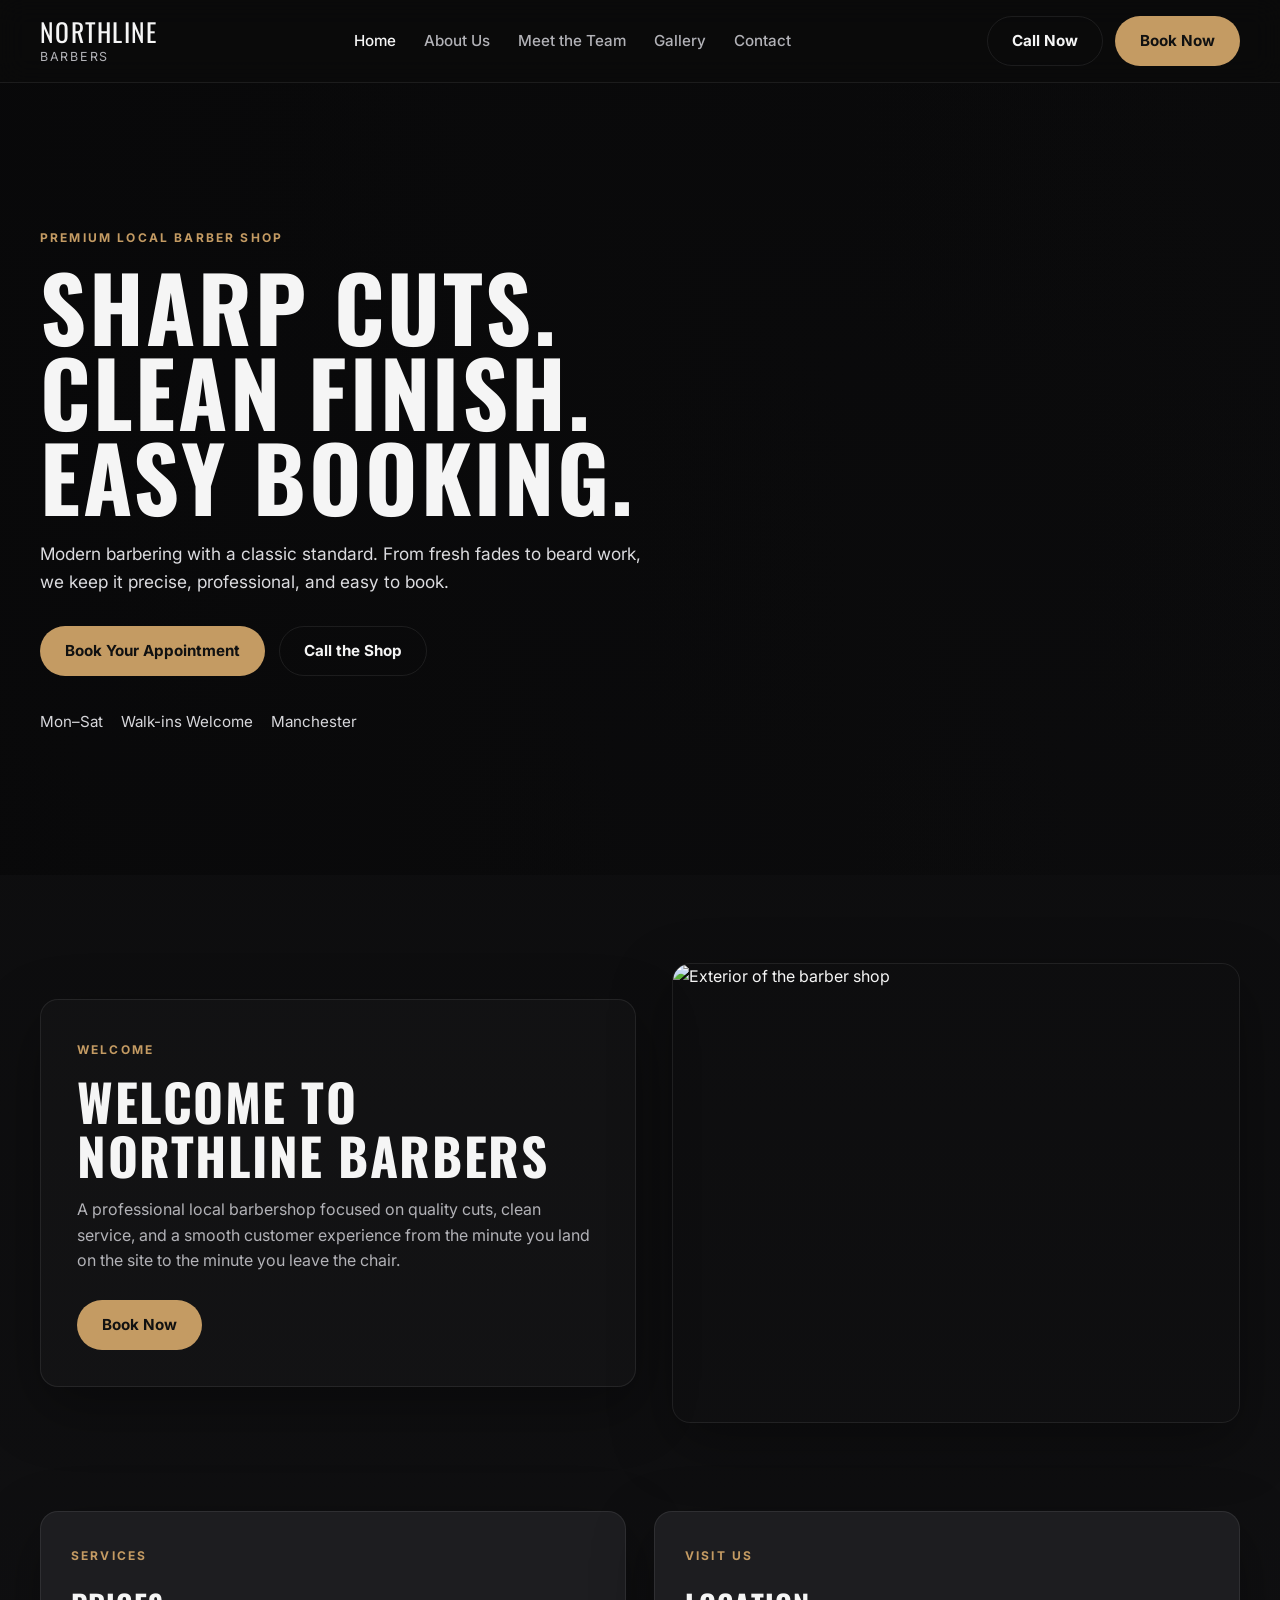
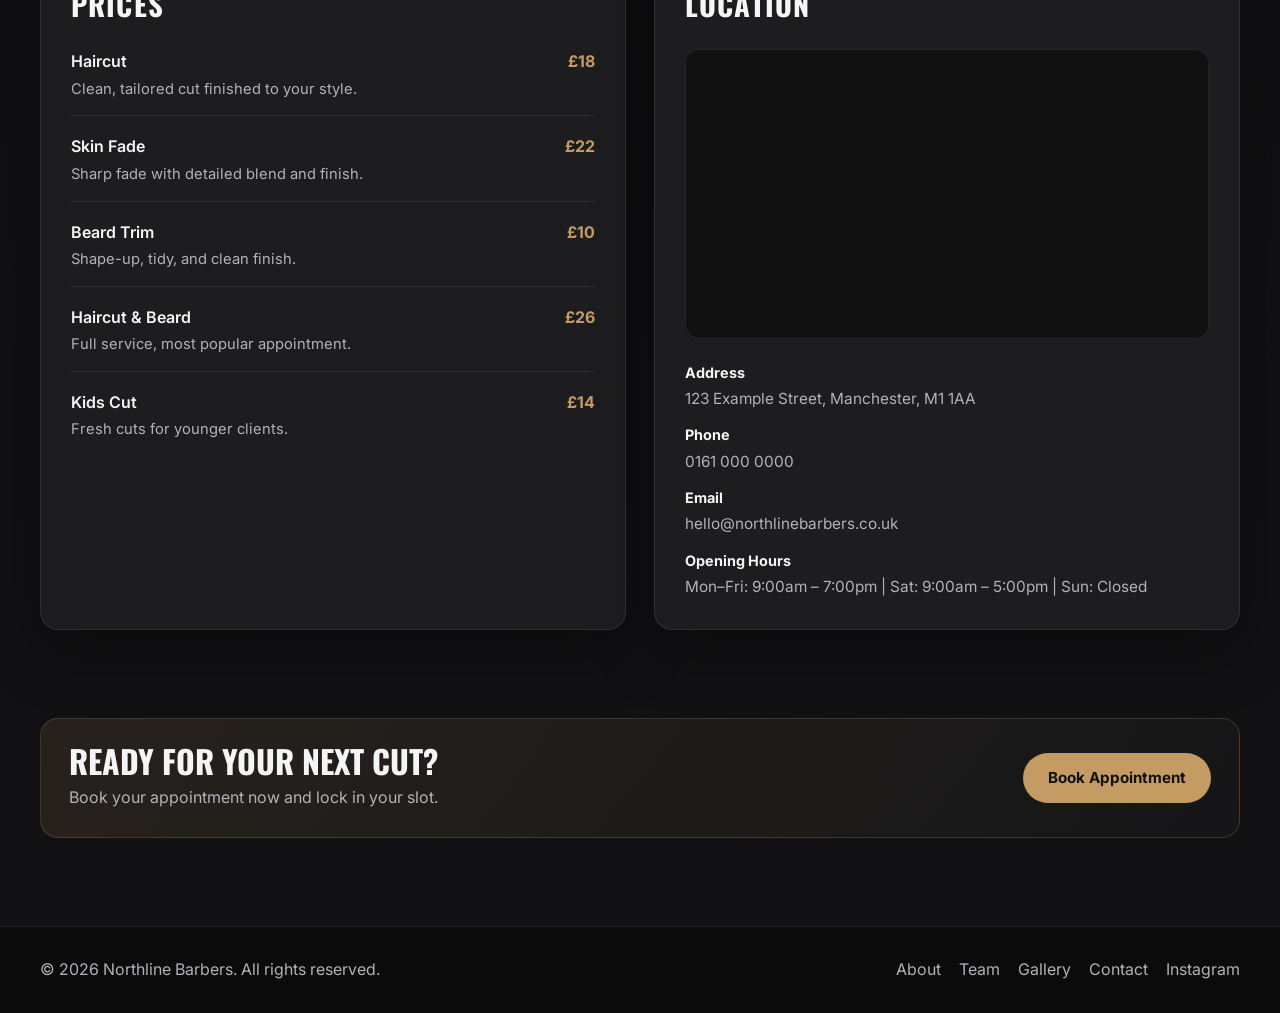
==== index.html @ 34a648c0 "initial barber site" ====
<!DOCTYPE html>
<html lang="en">
<head>
  <meta charset="UTF-8" />
  <meta name="viewport" content="width=device-width, initial-scale=1.0" />
  <title>Northline Barbers | Premium Barber Shop</title>
  <meta
    name="description"
    content="Premium local barber shop offering sharp cuts, beard trims, and easy online booking."
  />

  <link rel="preconnect" href="https://fonts.googleapis.com" />
  <link rel="preconnect" href="https://fonts.gstatic.com" crossorigin />
  <link
    href="https://fonts.googleapis.com/css2?family=Inter:wght@400;500;600;700;800&family=Oswald:wght@500;600;700&display=swap"
    rel="stylesheet"
  />

  <link rel="stylesheet" href="css/style.css" />
</head>
<body>
  <header class="site-header">
    <div class="container header-inner">
      <a href="index.html" class="brand">
        <span class="brand-name">Northline</span>
        <span class="brand-tag">Barbers</span>
      </a>

      <nav class="nav">
        <a href="index.html" class="active">Home</a>
        <a href="about.html">About Us</a>
        <a href="team.html">Meet the Team</a>
        <a href="gallery.html">Gallery</a>
        <a href="contact.html">Contact</a>
      </nav>

      <div class="header-actions">
        <a href="tel:01610000000" class="btn btn-secondary">Call Now</a>
        <a href="booking.html" class="btn btn-primary">Book Now</a>
      </div>
    </div>
  </header>

  <main>
    <section class="hero" id="home">
      <div class="container">
        <div class="hero-content">
          <span class="eyebrow">Premium Local Barber Shop</span>
          <h1>Sharp Cuts. Clean Finish. Easy Booking.</h1>
          <p>
            Modern barbering with a classic standard. From fresh fades to beard work,
            we keep it precise, professional, and easy to book.
          </p>

          <div class="hero-actions">
            <a href="booking.html" class="btn btn-primary">Book Your Appointment</a>
            <a href="tel:01610000000" class="btn btn-secondary">Call the Shop</a>
          </div>

          <div class="hero-meta">
            <span>Mon–Sat</span>
            <span>Walk-ins Welcome</span>
            <span>Manchester</span>
          </div>
        </div>
      </div>
    </section>

    <section class="section">
      <div class="container">
        <div class="welcome-grid">
          <div class="welcome-card">
            <span class="eyebrow">Welcome</span>
            <h2 class="section-title">Welcome to Northline Barbers</h2>
            <p>
              A professional local barbershop focused on quality cuts, clean service,
              and a smooth customer experience from the minute you land on the site
              to the minute you leave the chair.
            </p>
            <a href="booking.html" class="btn btn-primary">Book Now</a>
          </div>

          <div class="welcome-image">
            <img
              src="https://images.unsplash.com/photo-1517832606299-7ae9b720a186?auto=format&fit=crop&w=1200&q=80"
              alt="Exterior of the barber shop"
            />
          </div>
        </div>
      </div>
    </section>

    <section class="section section-tight-top">
      <div class="container">
        <div class="info-grid">
          <div class="panel">
            <span class="eyebrow">Services</span>
            <h3>Prices</h3>

            <div class="price-list">
              <div class="price-item">
                <div>
                  <div class="price-name">Haircut</div>
                  <div class="price-desc">Clean, tailored cut finished to your style.</div>
                </div>
                <div class="price-value">£18</div>
              </div>

              <div class="price-item">
                <div>
                  <div class="price-name">Skin Fade</div>
                  <div class="price-desc">Sharp fade with detailed blend and finish.</div>
                </div>
                <div class="price-value">£22</div>
              </div>

              <div class="price-item">
                <div>
                  <div class="price-name">Beard Trim</div>
                  <div class="price-desc">Shape-up, tidy, and clean finish.</div>
                </div>
                <div class="price-value">£10</div>
              </div>

              <div class="price-item">
                <div>
                  <div class="price-name">Haircut & Beard</div>
                  <div class="price-desc">Full service, most popular appointment.</div>
                </div>
                <div class="price-value">£26</div>
              </div>

              <div class="price-item">
                <div>
                  <div class="price-name">Kids Cut</div>
                  <div class="price-desc">Fresh cuts for younger clients.</div>
                </div>
                <div class="price-value">£14</div>
              </div>
            </div>
          </div>

          <div class="panel">
            <span class="eyebrow">Visit Us</span>
            <h3>Location</h3>

            <div class="map-frame">
              <iframe
                src="https://www.google.com/maps?q=Manchester&output=embed"
                loading="lazy"
                referrerpolicy="no-referrer-when-downgrade"
                title="Barber shop location map"
              ></iframe>
            </div>

            <div class="contact-list">
              <div class="contact-item">
                <strong>Address</strong>
                <span>123 Example Street, Manchester, M1 1AA</span>
              </div>

              <div class="contact-item">
                <strong>Phone</strong>
                <a href="tel:01610000000">0161 000 0000</a>
              </div>

              <div class="contact-item">
                <strong>Email</strong>
                <a href="mailto:hello@northlinebarbers.co.uk">hello@northlinebarbers.co.uk</a>
              </div>

              <div class="contact-item">
                <strong>Opening Hours</strong>
                <span>Mon–Fri: 9:00am – 7:00pm | Sat: 9:00am – 5:00pm | Sun: Closed</span>
              </div>
            </div>
          </div>
        </div>
      </div>
    </section>

    <section class="section section-tight-top" id="book">
      <div class="container">
        <div class="cta-strip">
          <div>
            <h3>Ready for your next cut?</h3>
            <p>Book your appointment now and lock in your slot.</p>
          </div>

          <a href="booking.html" class="btn btn-primary">Book Appointment</a>
        </div>
      </div>
    </section>
  </main>

  <footer class="site-footer">
    <div class="container footer-inner">
      <p>© 2026 Northline Barbers. All rights reserved.</p>

      <div class="footer-links">
        <a href="about.html">About</a>
        <a href="team.html">Team</a>
        <a href="gallery.html">Gallery</a>
        <a href="contact.html">Contact</a>
        <a href="#">Instagram</a>
      </div>
    </div>
  </footer>

  <script src="js/main.js"></script>
</body>
</html>
---- css/style.css ----
:root {
  --bg: #0f0f10;
  --bg-soft: #171719;
  --card: #1d1d20;
  --line: rgba(255, 255, 255, 0.08);
  --text: #f5f5f5;
  --muted: #b2b2b7;
  --accent: #c49b63;
  --accent-hover: #d7ab70;
  --container: 1200px;
  --radius: 18px;
  --shadow: 0 20px 60px rgba(0, 0, 0, 0.35);
}

* {
  box-sizing: border-box;
  margin: 0;
  padding: 0;
}

html {
  scroll-behavior: smooth;
}

body {
  font-family: "Inter", sans-serif;
  background: linear-gradient(to bottom, #0b0b0c, #121214);
  color: var(--text);
  line-height: 1.6;
}

img {
  max-width: 100%;
  display: block;
}

a {
  text-decoration: none;
  color: inherit;
}

ul {
  list-style: none;
}

.container {
  width: min(100% - 32px, var(--container));
  margin: 0 auto;
}

.section {
  padding: 88px 0;
}

.section-tight-top {
  padding-top: 0;
}

.section-title {
  font-family: "Oswald", sans-serif;
  font-size: clamp(2rem, 4vw, 3.2rem);
  letter-spacing: 0.03em;
  line-height: 1.05;
  margin-bottom: 14px;
  text-transform: uppercase;
}

.section-subtitle {
  max-width: 700px;
  color: var(--muted);
  font-size: 1rem;
  margin-bottom: 34px;
}

.btn {
  display: inline-flex;
  align-items: center;
  justify-content: center;
  gap: 10px;
  min-height: 50px;
  padding: 0 24px;
  border-radius: 999px;
  font-weight: 700;
  font-size: 0.95rem;
  transition: 0.25s ease;
  border: 1px solid transparent;
  cursor: pointer;
}

.btn-primary {
  background: var(--accent);
  color: #111;
}

.btn-primary:hover {
  background: var(--accent-hover);
  transform: translateY(-1px);
}

.btn-secondary {
  background: transparent;
  border-color: var(--line);
  color: var(--text);
}

.btn-secondary:hover {
  border-color: rgba(255, 255, 255, 0.18);
  background: rgba(255, 255, 255, 0.03);
}

.eyebrow {
  display: inline-block;
  margin-bottom: 16px;
  color: var(--accent);
  text-transform: uppercase;
  letter-spacing: 0.18em;
  font-size: 0.75rem;
  font-weight: 700;
}

/* Header */
.site-header {
  position: sticky;
  top: 0;
  z-index: 50;
  backdrop-filter: blur(14px);
  background: rgba(10, 10, 11, 0.72);
  border-bottom: 1px solid var(--line);
}

.header-inner {
  min-height: 82px;
  display: flex;
  align-items: center;
  justify-content: space-between;
  gap: 24px;
}

.brand {
  display: flex;
  flex-direction: column;
  line-height: 1;
}

.brand-name {
  font-family: "Oswald", sans-serif;
  font-size: 1.6rem;
  letter-spacing: 0.05em;
  text-transform: uppercase;
}

.brand-tag {
  color: var(--muted);
  font-size: 0.78rem;
  letter-spacing: 0.14em;
  text-transform: uppercase;
  margin-top: 6px;
}

.nav {
  display: flex;
  align-items: center;
  gap: 28px;
}

.nav a {
  color: var(--muted);
  font-weight: 500;
  font-size: 0.95rem;
  transition: 0.2s ease;
}

.nav a:hover,
.nav a.active {
  color: var(--text);
}

.header-actions {
  display: flex;
  align-items: center;
  gap: 12px;
}

/* Hero */
.hero {
  position: relative;
  min-height: 88vh;
  display: grid;
  align-items: center;
  overflow: hidden;
}

.hero::before {
  content: "";
  position: absolute;
  inset: 0;
  background:
    linear-gradient(90deg, rgba(8, 8, 9, 0.84) 0%, rgba(8, 8, 9, 0.65) 40%, rgba(8, 8, 9, 0.3) 100%),
    url("https://images.unsplash.com/photo-1622286342621-4bd786c2447c?auto=format&fit=crop&w=1600&q=80") center/cover no-repeat;
  transform: scale(1.02);
}

.hero-content {
  position: relative;
  z-index: 1;
  max-width: 720px;
  padding: 90px 0;
}

.hero h1 {
  font-family: "Oswald", sans-serif;
  font-size: clamp(3rem, 7vw, 5.7rem);
  line-height: 0.95;
  text-transform: uppercase;
  letter-spacing: 0.03em;
  margin-bottom: 22px;
}

.hero p {
  max-width: 620px;
  font-size: 1.08rem;
  color: #dbdbdf;
  margin-bottom: 30px;
}

.hero-actions {
  display: flex;
  flex-wrap: wrap;
  gap: 14px;
}

.hero-meta {
  margin-top: 34px;
  display: flex;
  flex-wrap: wrap;
  gap: 18px;
  color: #d7d7db;
  font-size: 0.95rem;
}

/* Welcome */
.welcome-grid {
  display: grid;
  grid-template-columns: 1.05fr 1fr;
  gap: 36px;
  align-items: center;
}

.welcome-card {
  background: rgba(255, 255, 255, 0.02);
  border: 1px solid var(--line);
  border-radius: var(--radius);
  padding: 36px;
  box-shadow: var(--shadow);
}

.welcome-card p {
  color: var(--muted);
  margin-bottom: 26px;
  max-width: 600px;
}

.welcome-image {
  border-radius: var(--radius);
  overflow: hidden;
  border: 1px solid var(--line);
  box-shadow: var(--shadow);
  min-height: 460px;
}

.welcome-image img {
  width: 100%;
  height: 100%;
  object-fit: cover;
}

/* Services + Location */
.info-grid {
  display: grid;
  grid-template-columns: 1fr 1fr;
  gap: 28px;
}

.panel {
  background: var(--card);
  border: 1px solid var(--line);
  border-radius: var(--radius);
  padding: 30px;
  box-shadow: var(--shadow);
}

.panel h3 {
  font-family: "Oswald", sans-serif;
  text-transform: uppercase;
  letter-spacing: 0.04em;
  font-size: 1.8rem;
  margin-bottom: 22px;
}

.price-list {
  display: grid;
  gap: 18px;
}

.price-item {
  display: flex;
  justify-content: space-between;
  gap: 16px;
  padding-bottom: 14px;
  border-bottom: 1px solid var(--line);
}

.price-item:last-child {
  border-bottom: none;
  padding-bottom: 0;
}

.price-name {
  font-weight: 600;
  font-size: 1rem;
}

.price-desc {
  color: var(--muted);
  font-size: 0.92rem;
  margin-top: 3px;
}

.price-value {
  font-weight: 700;
  white-space: nowrap;
  color: var(--accent);
}

.map-frame {
  overflow: hidden;
  border-radius: 14px;
  border: 1px solid var(--line);
  margin-bottom: 22px;
  min-height: 280px;
  background: #111;
}

.map-frame iframe {
  width: 100%;
  height: 280px;
  border: 0;
  filter: grayscale(1) contrast(1.1) brightness(0.85);
}

.contact-list {
  display: grid;
  gap: 12px;
}

.contact-item strong {
  display: block;
  font-size: 0.9rem;
  margin-bottom: 2px;
  color: var(--text);
}

.contact-item span,
.contact-item a {
  color: var(--muted);
  font-size: 0.96rem;
}

/* CTA strip */
.cta-strip {
  padding: 26px 28px;
  border-radius: var(--radius);
  border: 1px solid rgba(196, 155, 99, 0.22);
  background: linear-gradient(135deg, rgba(196, 155, 99, 0.12), rgba(255, 255, 255, 0.02));
  display: flex;
  align-items: center;
  justify-content: space-between;
  gap: 20px;
}

.cta-strip h3 {
  font-family: "Oswald", sans-serif;
  font-size: 2rem;
  text-transform: uppercase;
  line-height: 1;
  margin-bottom: 8px;
}

.cta-strip p {
  color: var(--muted);
}

/* Inner pages */
.page-hero {
  position: relative;
  padding: 120px 0 70px;
  background:
    linear-gradient(180deg, rgba(255,255,255,0.03), rgba(255,255,255,0)),
    radial-gradient(circle at top left, rgba(196, 155, 99, 0.12), transparent 35%);
  border-bottom: 1px solid var(--line);
}

.page-hero h1 {
  font-family: "Oswald", sans-serif;
  font-size: clamp(2.6rem, 6vw, 4.6rem);
  text-transform: uppercase;
  line-height: 0.98;
  margin-bottom: 14px;
  letter-spacing: 0.03em;
}

.page-hero p {
  max-width: 720px;
  color: var(--muted);
  font-size: 1.02rem;
}

.content-grid {
  display: grid;
  grid-template-columns: 1.1fr 0.9fr;
  gap: 28px;
}

.text-card,
.info-card,
.team-card,
.gallery-card {
  background: var(--card);
  border: 1px solid var(--line);
  border-radius: var(--radius);
  box-shadow: var(--shadow);
}

.text-card,
.info-card,
.team-card {
  padding: 30px;
}

.text-card p,
.info-card p,
.team-card p {
  color: var(--muted);
}

.feature-list {
  display: grid;
  gap: 14px;
  margin-top: 20px;
}

.feature-list li {
  padding: 14px 16px;
  border: 1px solid var(--line);
  border-radius: 14px;
  color: var(--muted);
  background: rgba(255, 255, 255, 0.02);
}

.team-grid {
  display: grid;
  grid-template-columns: repeat(3, 1fr);
  gap: 24px;
}

.team-image {
  border-radius: 14px;
  overflow: hidden;
  margin-bottom: 18px;
  height: 280px;
}

.team-image img {
  width: 100%;
  height: 100%;
  object-fit: cover;
}

.team-role {
  color: var(--accent);
  font-size: 0.92rem;
  font-weight: 600;
  margin-bottom: 8px;
}

.gallery-grid {
  display: grid;
  grid-template-columns: repeat(3, 1fr);
  gap: 24px;
}

.gallery-card {
  overflow: hidden;
}

.gallery-card img {
  width: 100%;
  height: 320px;
  object-fit: cover;
  transition: transform 0.35s ease;
}

.gallery-card:hover img {
  transform: scale(1.04);
}

/* Footer */
.site-footer {
  border-top: 1px solid var(--line);
  padding: 30px 0;
  color: var(--muted);
  background: #0b0b0c;
}

.footer-inner {
  display: flex;
  justify-content: space-between;
  gap: 20px;
  flex-wrap: wrap;
}

.footer-links {
  display: flex;
  gap: 18px;
  flex-wrap: wrap;
}

.footer-links a:hover {
  color: var(--text);
}

/* Responsive */
@media (max-width: 980px) {
  .welcome-grid,
  .info-grid,
  .content-grid,
  .team-grid,
  .gallery-grid {
    grid-template-columns: 1fr;
  }

  .welcome-image {
    min-height: 340px;
  }

  .cta-strip {
    flex-direction: column;
    align-items: flex-start;
  }
}

@media (max-width: 820px) {
  .nav {
    display: none;
  }

  .header-inner {
    min-height: 74px;
  }

  .hero {
    min-height: 78vh;
  }

  .hero h1 {
    max-width: 520px;
  }
}

@media (max-width: 640px) {
  .section {
    padding: 68px 0;
  }

  .welcome-card,
  .panel,
  .text-card,
  .info-card,
  .team-card {
    padding: 24px;
  }

  .hero-actions,
  .header-actions {
    width: 100%;
  }

  .header-inner {
    flex-wrap: wrap;
    padding: 14px 0;
  }

  .header-actions .btn {
    flex: 1;
  }

  .cta-strip h3 {
    font-size: 1.6rem;
  }

  .team-image,
  .gallery-card img {
    height: 240px;
  }
}
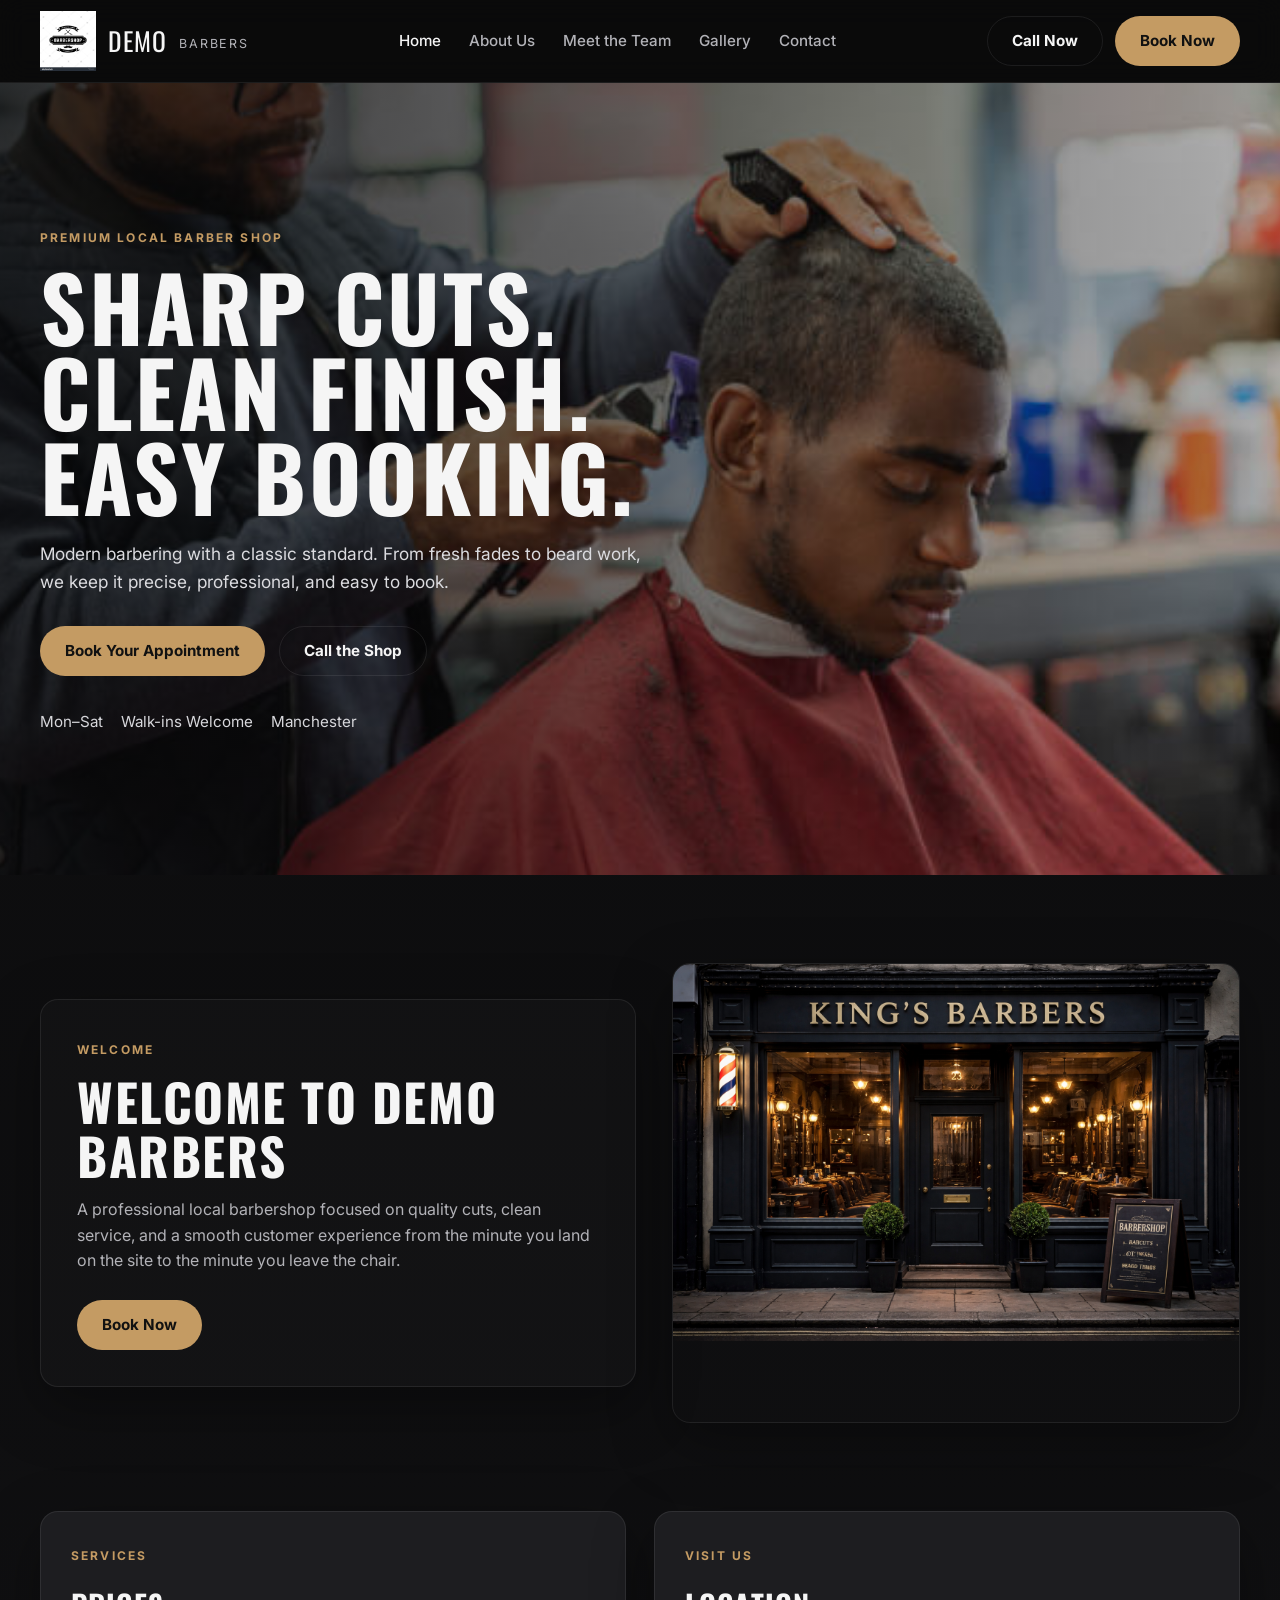
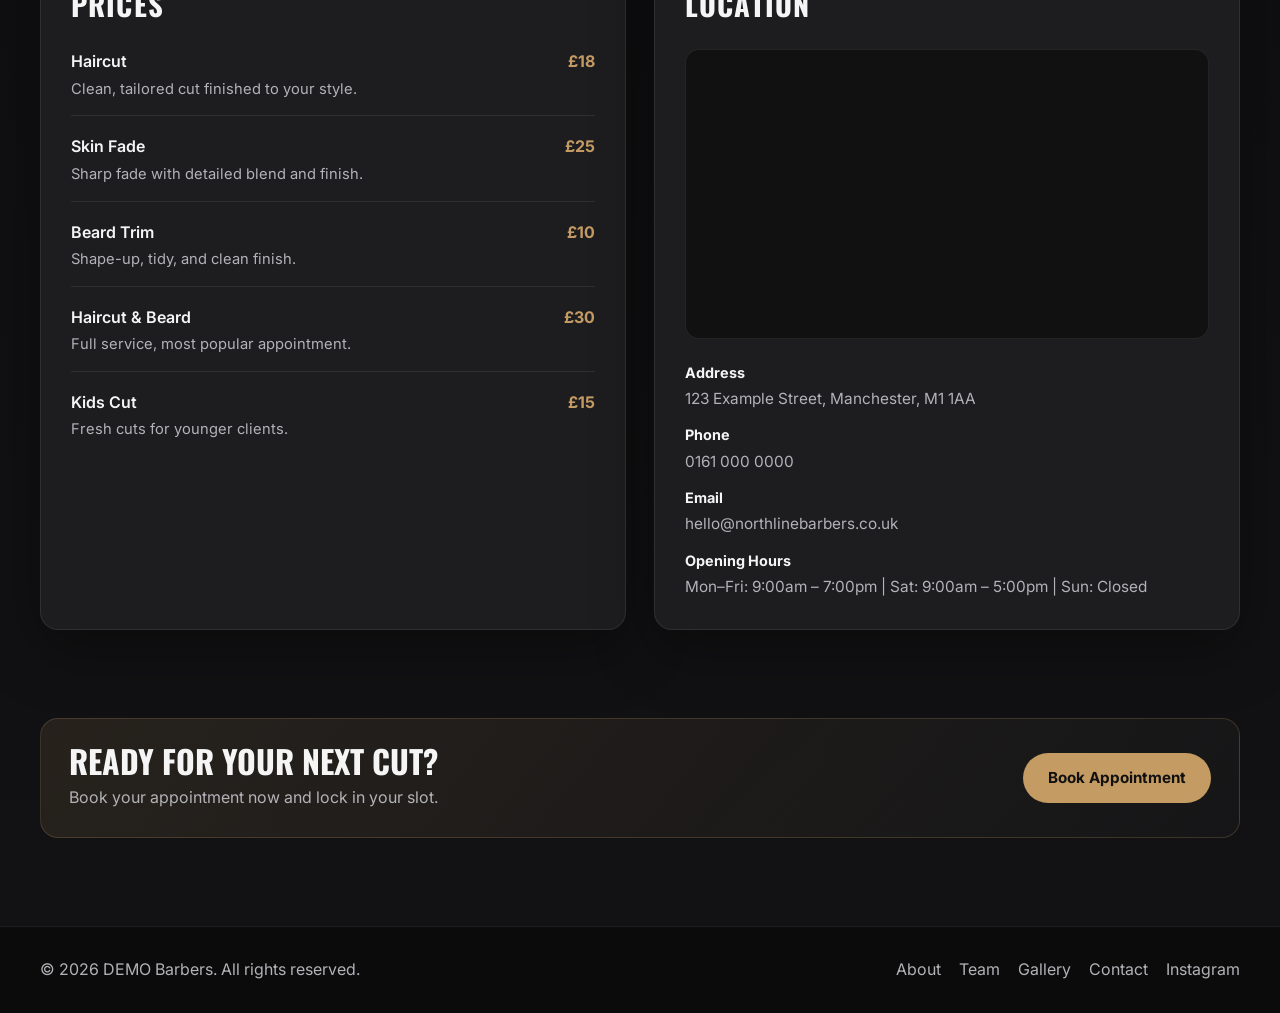
==== commit 521166d7: "Setup Square booking + config system" ====
--- a/index.html
+++ b/index.html
@@ -1,9 +1,10 @@
 <!DOCTYPE html>
+<!-- Image files to replace: images/hero-bg.jpg (hero background), images/shop-front.jpg (welcome section) -->
 <html lang="en">
 <head>
   <meta charset="UTF-8" />
   <meta name="viewport" content="width=device-width, initial-scale=1.0" />
-  <title>Northline Barbers | Premium Barber Shop</title>
+  <title data-title></title>
   <meta
     name="description"
     content="Premium local barber shop offering sharp cuts, beard trims, and easy online booking."
@@ -17,13 +18,16 @@
   />
 
   <link rel="stylesheet" href="css/style.css" />
+  <script src="js/config.js"></script>
+  <script src="js/main.js"></script>
 </head>
 <body>
   <header class="site-header">
     <div class="container header-inner">
       <a href="index.html" class="brand">
-        <span class="brand-name">Northline</span>
-        <span class="brand-tag">Barbers</span>
+        <img src="" alt="Logo" class="brand-logo" data-logo-src>
+        <span class="brand-name" data-shop-name></span>
+        <span class="brand-tag" data-shop-tag></span>
       </a>
 
       <nav class="nav">
@@ -35,8 +39,16 @@
       </nav>
 
       <div class="header-actions">
-        <a href="tel:01610000000" class="btn btn-secondary">Call Now</a>
-        <a href="booking.html" class="btn btn-primary">Book Now</a>
+        <a href="#" class="btn btn-secondary" data-phone-link>Call Now</a>
+        <a
+          href="#"
+          target="_blank"
+          rel="noopener noreferrer"
+          class="btn btn-primary"
+          data-booking-link
+        >
+          Book Now
+        </a>
       </div>
     </div>
   </header>
@@ -46,14 +58,20 @@
       <div class="container">
         <div class="hero-content">
           <span class="eyebrow">Premium Local Barber Shop</span>
-          <h1>Sharp Cuts. Clean Finish. Easy Booking.</h1>
-          <p>
-            Modern barbering with a classic standard. From fresh fades to beard work,
-            we keep it precise, professional, and easy to book.
+          <h1 data-hero-title></h1>
+          <p data-hero-text>
           </p>
 
           <div class="hero-actions">
-            <a href="booking.html" class="btn btn-primary">Book Your Appointment</a>
+            <a
+              href="#"
+              target="_blank"
+              rel="noopener noreferrer"
+              class="btn btn-primary"
+              data-booking-link
+            >
+              Book Your Appointment
+            </a>
             <a href="tel:01610000000" class="btn btn-secondary">Call the Shop</a>
           </div>
 
@@ -71,18 +89,23 @@
         <div class="welcome-grid">
           <div class="welcome-card">
             <span class="eyebrow">Welcome</span>
-            <h2 class="section-title">Welcome to Northline Barbers</h2>
-            <p>
-              A professional local barbershop focused on quality cuts, clean service,
-              and a smooth customer experience from the minute you land on the site
-              to the minute you leave the chair.
+            <h2 class="section-title" data-welcome-title></h2>
+            <p data-welcome-text>
             </p>
-            <a href="booking.html" class="btn btn-primary">Book Now</a>
+            <a
+              href="#"
+              target="_blank"
+              rel="noopener noreferrer"
+              class="btn btn-primary"
+              data-booking-link
+            >
+              Book Now
+            </a>
           </div>
 
           <div class="welcome-image">
             <img
-              src="https://images.unsplash.com/photo-1517832606299-7ae9b720a186?auto=format&fit=crop&w=1200&q=80"
+              src="images/shop-front.png"
               alt="Exterior of the barber shop"
             />
           </div>
@@ -97,46 +120,7 @@
             <span class="eyebrow">Services</span>
             <h3>Prices</h3>
 
-            <div class="price-list">
-              <div class="price-item">
-                <div>
-                  <div class="price-name">Haircut</div>
-                  <div class="price-desc">Clean, tailored cut finished to your style.</div>
-                </div>
-                <div class="price-value">£18</div>
-              </div>
-
-              <div class="price-item">
-                <div>
-                  <div class="price-name">Skin Fade</div>
-                  <div class="price-desc">Sharp fade with detailed blend and finish.</div>
-                </div>
-                <div class="price-value">£22</div>
-              </div>
-
-              <div class="price-item">
-                <div>
-                  <div class="price-name">Beard Trim</div>
-                  <div class="price-desc">Shape-up, tidy, and clean finish.</div>
-                </div>
-                <div class="price-value">£10</div>
-              </div>
-
-              <div class="price-item">
-                <div>
-                  <div class="price-name">Haircut & Beard</div>
-                  <div class="price-desc">Full service, most popular appointment.</div>
-                </div>
-                <div class="price-value">£26</div>
-              </div>
-
-              <div class="price-item">
-                <div>
-                  <div class="price-name">Kids Cut</div>
-                  <div class="price-desc">Fresh cuts for younger clients.</div>
-                </div>
-                <div class="price-value">£14</div>
-              </div>
+            <div class="price-list" id="price-list">
             </div>
           </div>
 
@@ -187,7 +171,15 @@
             <p>Book your appointment now and lock in your slot.</p>
           </div>
 
-          <a href="booking.html" class="btn btn-primary">Book Appointment</a>
+          <a
+            href="#"
+            target="_blank"
+            rel="noopener noreferrer"
+            class="btn btn-primary"
+            data-booking-link
+          >
+            Book Appointment
+          </a>
         </div>
       </div>
     </section>
@@ -195,18 +187,17 @@
 
   <footer class="site-footer">
     <div class="container footer-inner">
-      <p>© 2026 Northline Barbers. All rights reserved.</p>
+      <p data-copyright></p>
 
       <div class="footer-links">
         <a href="about.html">About</a>
         <a href="team.html">Team</a>
         <a href="gallery.html">Gallery</a>
         <a href="contact.html">Contact</a>
-        <a href="#">Instagram</a>
+        <a href="#" data-instagram-link>Instagram</a>
       </div>
     </div>
   </footer>
 
-  <script src="js/main.js"></script>
 </body>
 </html>
--- a/css/style.css
+++ b/css/style.css
@@ -1,3 +1,5 @@
+/* Image files to replace: ../images/hero-bg.jpg (hero background) */
+
 :root {
   --bg: #0f0f10;
   --bg-soft: #171719;
@@ -138,8 +140,15 @@
 
 .brand {
   display: flex;
-  flex-direction: column;
+  flex-direction: row;
+  align-items: center;
+  gap: 12px;
   line-height: 1;
+}
+
+.brand-logo {
+  height: 60px;
+  width: auto;
 }
 
 .brand-name {
@@ -196,7 +205,7 @@
   inset: 0;
   background:
     linear-gradient(90deg, rgba(8, 8, 9, 0.84) 0%, rgba(8, 8, 9, 0.65) 40%, rgba(8, 8, 9, 0.3) 100%),
-    url("https://images.unsplash.com/photo-1622286342621-4bd786c2447c?auto=format&fit=crop&w=1600&q=80") center/cover no-repeat;
+    url("../images/hero-bg.jpg") center/cover no-repeat;
   transform: scale(1.02);
 }
 
@@ -395,7 +404,7 @@
   position: relative;
   padding: 120px 0 70px;
   background:
-    linear-gradient(180deg, rgba(255,255,255,0.03), rgba(255,255,255,0)),
+    linear-gradient(180deg, rgba(255, 255, 255, 0.03), rgba(255, 255, 255, 0)),
     radial-gradient(circle at top left, rgba(196, 155, 99, 0.12), transparent 35%);
   border-bottom: 1px solid var(--line);
 }
@@ -567,6 +576,16 @@
   }
 }
 
+@media (max-width: 700px) {
+  .step-actions {
+    flex-direction: column;
+  }
+
+  .step-actions .btn {
+    width: 100%;
+  }
+}
+
 @media (max-width: 640px) {
   .section {
     padding: 68px 0;
@@ -602,4 +621,87 @@
   .gallery-card img {
     height: 240px;
   }
+}
+
+@media (max-width: 480px) {
+  .time-slots,
+  .date-grid {
+    grid-template-columns: 1fr;
+  }
+}
+.barber-cards {
+  display: grid;
+  grid-template-columns: repeat(3, minmax(0, 1fr));
+  gap: 24px;
+}
+
+.barber-card {
+  background: var(--card);
+  border: 1px solid var(--line);
+  border-radius: var(--radius);
+  box-shadow: var(--shadow);
+  overflow: hidden;
+  cursor: pointer;
+  transition: 0.25s ease;
+  text-align: left;
+  padding: 0;
+}
+
+.barber-card:hover {
+  transform: translateY(-3px);
+  border-color: rgba(255, 255, 255, 0.2);
+}
+
+.barber-card.selected {
+  border-color: var(--accent);
+  box-shadow: 0 0 0 1px var(--accent), 0 16px 40px rgba(196, 155, 99, 0.2);
+}
+
+.barber-card-image {
+  height: 260px;
+  overflow: hidden;
+}
+
+.barber-card-image img {
+  width: 100%;
+  height: 100%;
+  object-fit: cover;
+}
+
+.barber-card-body {
+  padding: 20px;
+}
+
+.barber-card h4 {
+  font-size: 1.15rem;
+  font-weight: 700;
+  margin-bottom: 6px;
+}
+
+.barber-card p {
+  color: var(--muted);
+  font-size: 0.92rem;
+}
+/* FIX: barber card text always visible */
+.barber-card,
+.barber-card * {
+  color: var(--text);
+}
+
+.barber-card p {
+  color: var(--muted);
+}
+
+/* FIX: selected state text */
+.barber-card.selected h4,
+.barber-card.selected p {
+  color: var(--text);
+}
+
+/* FIX: button reset (important) */
+.barber-card {
+  background: var(--card);
+  color: var(--text);
+  border: 1px solid var(--line);
+  outline: none;
 }
